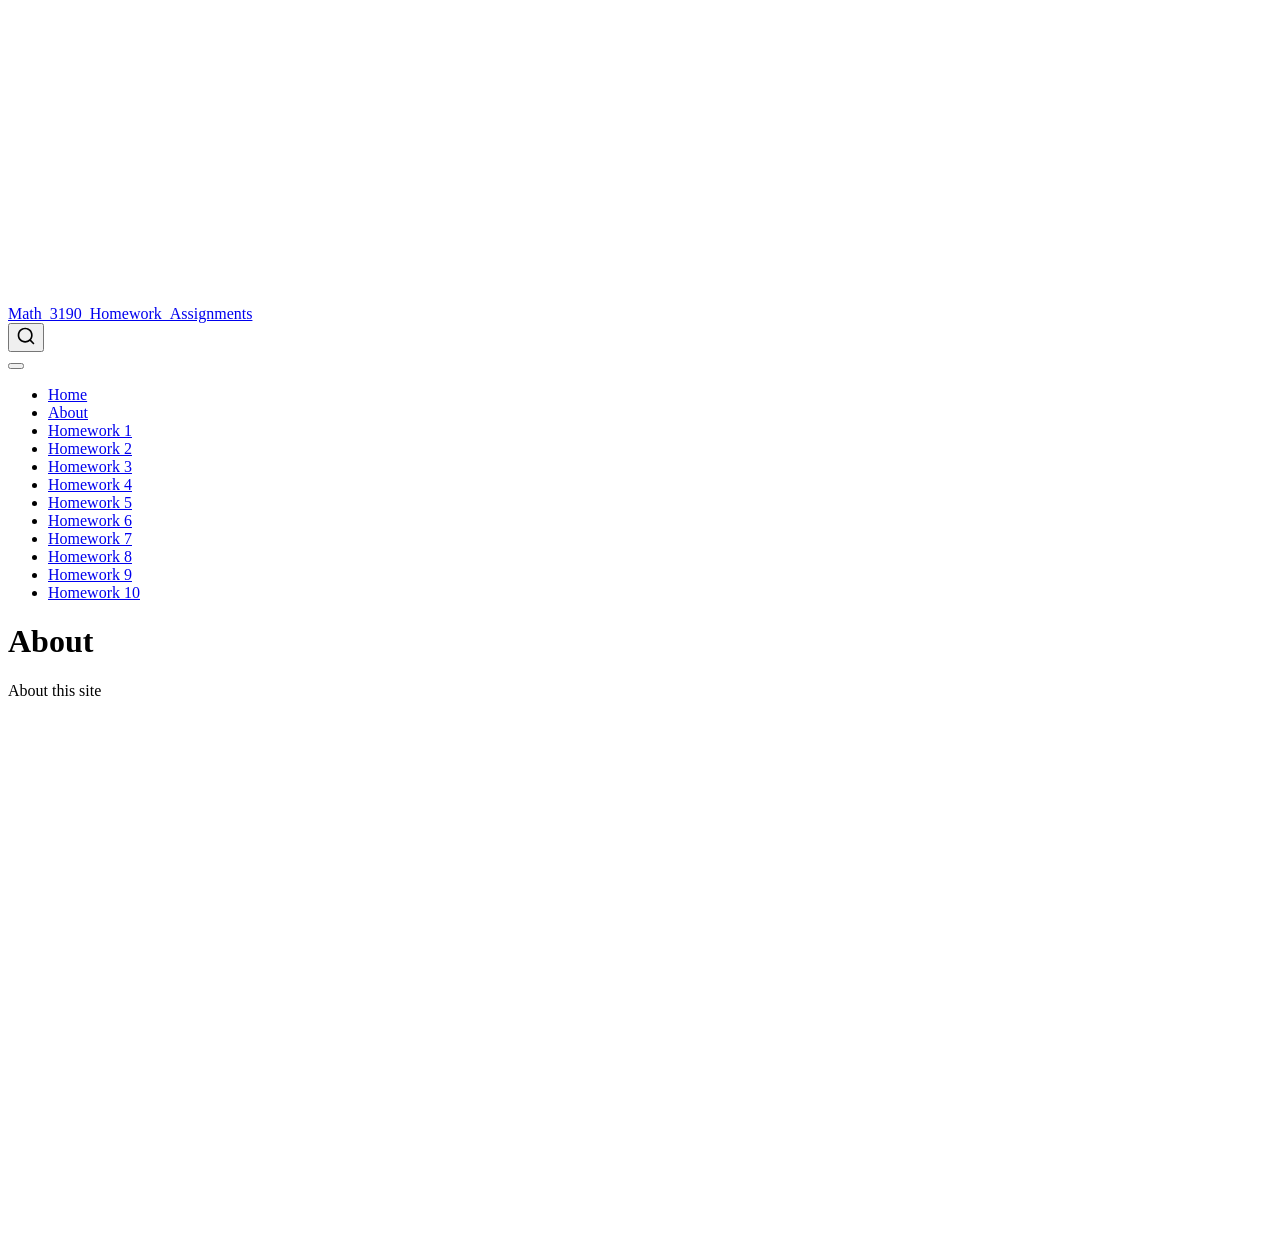
==== docs/about.html @ ed467b27 "Rendered Quarto Website Project" ====
<!DOCTYPE html>
<html xmlns="http://www.w3.org/1999/xhtml" lang="en" xml:lang="en"><head>

<meta charset="utf-8">
<meta name="generator" content="quarto-1.8.27">

<meta name="viewport" content="width=device-width, initial-scale=1.0, user-scalable=yes">


<title>About – Math_3190_Homework_Assignments</title>
<style>
code{white-space: pre-wrap;}
span.smallcaps{font-variant: small-caps;}
div.columns{display: flex; gap: min(4vw, 1.5em);}
div.column{flex: auto; overflow-x: auto;}
div.hanging-indent{margin-left: 1.5em; text-indent: -1.5em;}
ul.task-list{list-style: none;}
ul.task-list li input[type="checkbox"] {
  width: 0.8em;
  margin: 0 0.8em 0.2em -1em; /* quarto-specific, see https://github.com/quarto-dev/quarto-cli/issues/4556 */ 
  vertical-align: middle;
}
</style>


<script src="site_libs/quarto-nav/quarto-nav.js"></script>
<script src="site_libs/quarto-nav/headroom.min.js"></script>
<script src="site_libs/clipboard/clipboard.min.js"></script>
<script src="site_libs/quarto-search/autocomplete.umd.js"></script>
<script src="site_libs/quarto-search/fuse.min.js"></script>
<script src="site_libs/quarto-search/quarto-search.js"></script>
<meta name="quarto:offset" content="./">
<script src="site_libs/quarto-html/quarto.js" type="module"></script>
<script src="site_libs/quarto-html/tabsets/tabsets.js" type="module"></script>
<script src="site_libs/quarto-html/axe/axe-check.js" type="module"></script>
<script src="site_libs/quarto-html/popper.min.js"></script>
<script src="site_libs/quarto-html/tippy.umd.min.js"></script>
<script src="site_libs/quarto-html/anchor.min.js"></script>
<link href="site_libs/quarto-html/tippy.css" rel="stylesheet">
<link href="site_libs/quarto-html/quarto-syntax-highlighting-ed96de9b727972fe78a7b5d16c58bf87.css" rel="stylesheet" id="quarto-text-highlighting-styles">
<script src="site_libs/bootstrap/bootstrap.min.js"></script>
<link href="site_libs/bootstrap/bootstrap-icons.css" rel="stylesheet">
<link href="site_libs/bootstrap/bootstrap-5b4ad623e5705c0698d39aec6f10cf02.min.css" rel="stylesheet" append-hash="true" id="quarto-bootstrap" data-mode="light">
<script id="quarto-search-options" type="application/json">{
  "location": "navbar",
  "copy-button": false,
  "collapse-after": 3,
  "panel-placement": "end",
  "type": "overlay",
  "limit": 50,
  "keyboard-shortcut": [
    "f",
    "/",
    "s"
  ],
  "show-item-context": false,
  "language": {
    "search-no-results-text": "No results",
    "search-matching-documents-text": "matching documents",
    "search-copy-link-title": "Copy link to search",
    "search-hide-matches-text": "Hide additional matches",
    "search-more-match-text": "more match in this document",
    "search-more-matches-text": "more matches in this document",
    "search-clear-button-title": "Clear",
    "search-text-placeholder": "",
    "search-detached-cancel-button-title": "Cancel",
    "search-submit-button-title": "Submit",
    "search-label": "Search"
  }
}</script>


<link rel="stylesheet" href="styles.css">
</head>

<body class="nav-fixed quarto-light">

<div id="quarto-search-results"></div>
  <header id="quarto-header" class="headroom fixed-top">
    <nav class="navbar navbar-expand-lg " data-bs-theme="dark">
      <div class="navbar-container container-fluid">
      <div class="navbar-brand-container mx-auto">
    <a class="navbar-brand" href="./index.html">
    <span class="navbar-title">Math_3190_Homework_Assignments</span>
    </a>
  </div>
            <div id="quarto-search" class="" title="Search"></div>
          <button class="navbar-toggler" type="button" data-bs-toggle="collapse" data-bs-target="#navbarCollapse" aria-controls="navbarCollapse" role="menu" aria-expanded="false" aria-label="Toggle navigation" onclick="if (window.quartoToggleHeadroom) { window.quartoToggleHeadroom(); }">
  <span class="navbar-toggler-icon"></span>
</button>
          <div class="collapse navbar-collapse" id="navbarCollapse">
            <ul class="navbar-nav navbar-nav-scroll me-auto">
  <li class="nav-item">
    <a class="nav-link" href="./index.html"> 
<span class="menu-text">Home</span></a>
  </li>  
  <li class="nav-item">
    <a class="nav-link active" href="./about.html" aria-current="page"> 
<span class="menu-text">About</span></a>
  </li>  
  <li class="nav-item">
    <a class="nav-link" href="./Homework/Homework_1.html"> 
<span class="menu-text">Homework 1</span></a>
  </li>  
  <li class="nav-item">
    <a class="nav-link" href="./Homework/Homework_2.html"> 
<span class="menu-text">Homework 2</span></a>
  </li>  
  <li class="nav-item">
    <a class="nav-link" href="./Homework/Homework_3.html"> 
<span class="menu-text">Homework 3</span></a>
  </li>  
  <li class="nav-item">
    <a class="nav-link" href="./Homework/Homework_4.html"> 
<span class="menu-text">Homework 4</span></a>
  </li>  
  <li class="nav-item">
    <a class="nav-link" href="./Homework/Homework_5.html"> 
<span class="menu-text">Homework 5</span></a>
  </li>  
  <li class="nav-item">
    <a class="nav-link" href="./Homework/Homework_6.html"> 
<span class="menu-text">Homework 6</span></a>
  </li>  
  <li class="nav-item">
    <a class="nav-link" href="./Homework/Homework_7.html"> 
<span class="menu-text">Homework 7</span></a>
  </li>  
  <li class="nav-item">
    <a class="nav-link" href="./Homework/Homework_8.html"> 
<span class="menu-text">Homework 8</span></a>
  </li>  
  <li class="nav-item">
    <a class="nav-link" href="./Homework/Homework_9.html"> 
<span class="menu-text">Homework 9</span></a>
  </li>  
  <li class="nav-item">
    <a class="nav-link" href="./Homework/Homework_10.html"> 
<span class="menu-text">Homework 10</span></a>
  </li>  
</ul>
          </div> <!-- /navcollapse -->
            <div class="quarto-navbar-tools">
</div>
      </div> <!-- /container-fluid -->
    </nav>
</header>
<!-- content -->
<div id="quarto-content" class="quarto-container page-columns page-rows-contents page-layout-article page-navbar">
<!-- sidebar -->
<!-- margin-sidebar -->
    <div id="quarto-margin-sidebar" class="sidebar margin-sidebar zindex-bottom">
        
    </div>
<!-- main -->
<main class="content" id="quarto-document-content">

<header id="title-block-header" class="quarto-title-block default">
<div class="quarto-title">
<h1 class="title">About</h1>
</div>



<div class="quarto-title-meta">

    
  
    
  </div>
  


</header>


<p>About this site</p>



</main> <!-- /main -->
<script id="quarto-html-after-body" type="application/javascript">
  window.document.addEventListener("DOMContentLoaded", function (event) {
    const icon = "";
    const anchorJS = new window.AnchorJS();
    anchorJS.options = {
      placement: 'right',
      icon: icon
    };
    anchorJS.add('.anchored');
    const isCodeAnnotation = (el) => {
      for (const clz of el.classList) {
        if (clz.startsWith('code-annotation-')) {                     
          return true;
        }
      }
      return false;
    }
    const onCopySuccess = function(e) {
      // button target
      const button = e.trigger;
      // don't keep focus
      button.blur();
      // flash "checked"
      button.classList.add('code-copy-button-checked');
      var currentTitle = button.getAttribute("title");
      button.setAttribute("title", "Copied!");
      let tooltip;
      if (window.bootstrap) {
        button.setAttribute("data-bs-toggle", "tooltip");
        button.setAttribute("data-bs-placement", "left");
        button.setAttribute("data-bs-title", "Copied!");
        tooltip = new bootstrap.Tooltip(button, 
          { trigger: "manual", 
            customClass: "code-copy-button-tooltip",
            offset: [0, -8]});
        tooltip.show();    
      }
      setTimeout(function() {
        if (tooltip) {
          tooltip.hide();
          button.removeAttribute("data-bs-title");
          button.removeAttribute("data-bs-toggle");
          button.removeAttribute("data-bs-placement");
        }
        button.setAttribute("title", currentTitle);
        button.classList.remove('code-copy-button-checked');
      }, 1000);
      // clear code selection
      e.clearSelection();
    }
    const getTextToCopy = function(trigger) {
      const outerScaffold = trigger.parentElement.cloneNode(true);
      const codeEl = outerScaffold.querySelector('code');
      for (const childEl of codeEl.children) {
        if (isCodeAnnotation(childEl)) {
          childEl.remove();
        }
      }
      return codeEl.innerText;
    }
    const clipboard = new window.ClipboardJS('.code-copy-button:not([data-in-quarto-modal])', {
      text: getTextToCopy
    });
    clipboard.on('success', onCopySuccess);
    if (window.document.getElementById('quarto-embedded-source-code-modal')) {
      const clipboardModal = new window.ClipboardJS('.code-copy-button[data-in-quarto-modal]', {
        text: getTextToCopy,
        container: window.document.getElementById('quarto-embedded-source-code-modal')
      });
      clipboardModal.on('success', onCopySuccess);
    }
      var localhostRegex = new RegExp(/^(?:http|https):\/\/localhost\:?[0-9]*\//);
      var mailtoRegex = new RegExp(/^mailto:/);
        var filterRegex = new RegExp('/' + window.location.host + '/');
      var isInternal = (href) => {
          return filterRegex.test(href) || localhostRegex.test(href) || mailtoRegex.test(href);
      }
      // Inspect non-navigation links and adorn them if external
     var links = window.document.querySelectorAll('a[href]:not(.nav-link):not(.navbar-brand):not(.toc-action):not(.sidebar-link):not(.sidebar-item-toggle):not(.pagination-link):not(.no-external):not([aria-hidden]):not(.dropdown-item):not(.quarto-navigation-tool):not(.about-link)');
      for (var i=0; i<links.length; i++) {
        const link = links[i];
        if (!isInternal(link.href)) {
          // undo the damage that might have been done by quarto-nav.js in the case of
          // links that we want to consider external
          if (link.dataset.originalHref !== undefined) {
            link.href = link.dataset.originalHref;
          }
        }
      }
    function tippyHover(el, contentFn, onTriggerFn, onUntriggerFn) {
      const config = {
        allowHTML: true,
        maxWidth: 500,
        delay: 100,
        arrow: false,
        appendTo: function(el) {
            return el.parentElement;
        },
        interactive: true,
        interactiveBorder: 10,
        theme: 'quarto',
        placement: 'bottom-start',
      };
      if (contentFn) {
        config.content = contentFn;
      }
      if (onTriggerFn) {
        config.onTrigger = onTriggerFn;
      }
      if (onUntriggerFn) {
        config.onUntrigger = onUntriggerFn;
      }
      window.tippy(el, config); 
    }
    const noterefs = window.document.querySelectorAll('a[role="doc-noteref"]');
    for (var i=0; i<noterefs.length; i++) {
      const ref = noterefs[i];
      tippyHover(ref, function() {
        // use id or data attribute instead here
        let href = ref.getAttribute('data-footnote-href') || ref.getAttribute('href');
        try { href = new URL(href).hash; } catch {}
        const id = href.replace(/^#\/?/, "");
        const note = window.document.getElementById(id);
        if (note) {
          return note.innerHTML;
        } else {
          return "";
        }
      });
    }
    const xrefs = window.document.querySelectorAll('a.quarto-xref');
    const processXRef = (id, note) => {
      // Strip column container classes
      const stripColumnClz = (el) => {
        el.classList.remove("page-full", "page-columns");
        if (el.children) {
          for (const child of el.children) {
            stripColumnClz(child);
          }
        }
      }
      stripColumnClz(note)
      if (id === null || id.startsWith('sec-')) {
        // Special case sections, only their first couple elements
        const container = document.createElement("div");
        if (note.children && note.children.length > 2) {
          container.appendChild(note.children[0].cloneNode(true));
          for (let i = 1; i < note.children.length; i++) {
            const child = note.children[i];
            if (child.tagName === "P" && child.innerText === "") {
              continue;
            } else {
              container.appendChild(child.cloneNode(true));
              break;
            }
          }
          if (window.Quarto?.typesetMath) {
            window.Quarto.typesetMath(container);
          }
          return container.innerHTML
        } else {
          if (window.Quarto?.typesetMath) {
            window.Quarto.typesetMath(note);
          }
          return note.innerHTML;
        }
      } else {
        // Remove any anchor links if they are present
        const anchorLink = note.querySelector('a.anchorjs-link');
        if (anchorLink) {
          anchorLink.remove();
        }
        if (window.Quarto?.typesetMath) {
          window.Quarto.typesetMath(note);
        }
        if (note.classList.contains("callout")) {
          return note.outerHTML;
        } else {
          return note.innerHTML;
        }
      }
    }
    for (var i=0; i<xrefs.length; i++) {
      const xref = xrefs[i];
      tippyHover(xref, undefined, function(instance) {
        instance.disable();
        let url = xref.getAttribute('href');
        let hash = undefined; 
        if (url.startsWith('#')) {
          hash = url;
        } else {
          try { hash = new URL(url).hash; } catch {}
        }
        if (hash) {
          const id = hash.replace(/^#\/?/, "");
          const note = window.document.getElementById(id);
          if (note !== null) {
            try {
              const html = processXRef(id, note.cloneNode(true));
              instance.setContent(html);
            } finally {
              instance.enable();
              instance.show();
            }
          } else {
            // See if we can fetch this
            fetch(url.split('#')[0])
            .then(res => res.text())
            .then(html => {
              const parser = new DOMParser();
              const htmlDoc = parser.parseFromString(html, "text/html");
              const note = htmlDoc.getElementById(id);
              if (note !== null) {
                const html = processXRef(id, note);
                instance.setContent(html);
              } 
            }).finally(() => {
              instance.enable();
              instance.show();
            });
          }
        } else {
          // See if we can fetch a full url (with no hash to target)
          // This is a special case and we should probably do some content thinning / targeting
          fetch(url)
          .then(res => res.text())
          .then(html => {
            const parser = new DOMParser();
            const htmlDoc = parser.parseFromString(html, "text/html");
            const note = htmlDoc.querySelector('main.content');
            if (note !== null) {
              // This should only happen for chapter cross references
              // (since there is no id in the URL)
              // remove the first header
              if (note.children.length > 0 && note.children[0].tagName === "HEADER") {
                note.children[0].remove();
              }
              const html = processXRef(null, note);
              instance.setContent(html);
            } 
          }).finally(() => {
            instance.enable();
            instance.show();
          });
        }
      }, function(instance) {
      });
    }
        let selectedAnnoteEl;
        const selectorForAnnotation = ( cell, annotation) => {
          let cellAttr = 'data-code-cell="' + cell + '"';
          let lineAttr = 'data-code-annotation="' +  annotation + '"';
          const selector = 'span[' + cellAttr + '][' + lineAttr + ']';
          return selector;
        }
        const selectCodeLines = (annoteEl) => {
          const doc = window.document;
          const targetCell = annoteEl.getAttribute("data-target-cell");
          const targetAnnotation = annoteEl.getAttribute("data-target-annotation");
          const annoteSpan = window.document.querySelector(selectorForAnnotation(targetCell, targetAnnotation));
          const lines = annoteSpan.getAttribute("data-code-lines").split(",");
          const lineIds = lines.map((line) => {
            return targetCell + "-" + line;
          })
          let top = null;
          let height = null;
          let parent = null;
          if (lineIds.length > 0) {
              //compute the position of the single el (top and bottom and make a div)
              const el = window.document.getElementById(lineIds[0]);
              top = el.offsetTop;
              height = el.offsetHeight;
              parent = el.parentElement.parentElement;
            if (lineIds.length > 1) {
              const lastEl = window.document.getElementById(lineIds[lineIds.length - 1]);
              const bottom = lastEl.offsetTop + lastEl.offsetHeight;
              height = bottom - top;
            }
            if (top !== null && height !== null && parent !== null) {
              // cook up a div (if necessary) and position it 
              let div = window.document.getElementById("code-annotation-line-highlight");
              if (div === null) {
                div = window.document.createElement("div");
                div.setAttribute("id", "code-annotation-line-highlight");
                div.style.position = 'absolute';
                parent.appendChild(div);
              }
              div.style.top = top - 2 + "px";
              div.style.height = height + 4 + "px";
              div.style.left = 0;
              let gutterDiv = window.document.getElementById("code-annotation-line-highlight-gutter");
              if (gutterDiv === null) {
                gutterDiv = window.document.createElement("div");
                gutterDiv.setAttribute("id", "code-annotation-line-highlight-gutter");
                gutterDiv.style.position = 'absolute';
                const codeCell = window.document.getElementById(targetCell);
                const gutter = codeCell.querySelector('.code-annotation-gutter');
                gutter.appendChild(gutterDiv);
              }
              gutterDiv.style.top = top - 2 + "px";
              gutterDiv.style.height = height + 4 + "px";
            }
            selectedAnnoteEl = annoteEl;
          }
        };
        const unselectCodeLines = () => {
          const elementsIds = ["code-annotation-line-highlight", "code-annotation-line-highlight-gutter"];
          elementsIds.forEach((elId) => {
            const div = window.document.getElementById(elId);
            if (div) {
              div.remove();
            }
          });
          selectedAnnoteEl = undefined;
        };
          // Handle positioning of the toggle
      window.addEventListener(
        "resize",
        throttle(() => {
          elRect = undefined;
          if (selectedAnnoteEl) {
            selectCodeLines(selectedAnnoteEl);
          }
        }, 10)
      );
      function throttle(fn, ms) {
      let throttle = false;
      let timer;
        return (...args) => {
          if(!throttle) { // first call gets through
              fn.apply(this, args);
              throttle = true;
          } else { // all the others get throttled
              if(timer) clearTimeout(timer); // cancel #2
              timer = setTimeout(() => {
                fn.apply(this, args);
                timer = throttle = false;
              }, ms);
          }
        };
      }
        // Attach click handler to the DT
        const annoteDls = window.document.querySelectorAll('dt[data-target-cell]');
        for (const annoteDlNode of annoteDls) {
          annoteDlNode.addEventListener('click', (event) => {
            const clickedEl = event.target;
            if (clickedEl !== selectedAnnoteEl) {
              unselectCodeLines();
              const activeEl = window.document.querySelector('dt[data-target-cell].code-annotation-active');
              if (activeEl) {
                activeEl.classList.remove('code-annotation-active');
              }
              selectCodeLines(clickedEl);
              clickedEl.classList.add('code-annotation-active');
            } else {
              // Unselect the line
              unselectCodeLines();
              clickedEl.classList.remove('code-annotation-active');
            }
          });
        }
    const findCites = (el) => {
      const parentEl = el.parentElement;
      if (parentEl) {
        const cites = parentEl.dataset.cites;
        if (cites) {
          return {
            el,
            cites: cites.split(' ')
          };
        } else {
          return findCites(el.parentElement)
        }
      } else {
        return undefined;
      }
    };
    var bibliorefs = window.document.querySelectorAll('a[role="doc-biblioref"]');
    for (var i=0; i<bibliorefs.length; i++) {
      const ref = bibliorefs[i];
      const citeInfo = findCites(ref);
      if (citeInfo) {
        tippyHover(citeInfo.el, function() {
          var popup = window.document.createElement('div');
          citeInfo.cites.forEach(function(cite) {
            var citeDiv = window.document.createElement('div');
            citeDiv.classList.add('hanging-indent');
            citeDiv.classList.add('csl-entry');
            var biblioDiv = window.document.getElementById('ref-' + cite);
            if (biblioDiv) {
              citeDiv.innerHTML = biblioDiv.innerHTML;
            }
            popup.appendChild(citeDiv);
          });
          return popup.innerHTML;
        });
      }
    }
  });
  </script>
</div> <!-- /content -->




</body></html>
---- docs/site_libs/quarto-html/tippy.css ----
.tippy-box[data-animation=fade][data-state=hidden]{opacity:0}[data-tippy-root]{max-width:calc(100vw - 10px)}.tippy-box{position:relative;background-color:#333;color:#fff;border-radius:4px;font-size:14px;line-height:1.4;white-space:normal;outline:0;transition-property:transform,visibility,opacity}.tippy-box[data-placement^=top]>.tippy-arrow{bottom:0}.tippy-box[data-placement^=top]>.tippy-arrow:before{bottom:-7px;left:0;border-width:8px 8px 0;border-top-color:initial;transform-origin:center top}.tippy-box[data-placement^=bottom]>.tippy-arrow{top:0}.tippy-box[data-placement^=bottom]>.tippy-arrow:before{top:-7px;left:0;border-width:0 8px 8px;border-bottom-color:initial;transform-origin:center bottom}.tippy-box[data-placement^=left]>.tippy-arrow{right:0}.tippy-box[data-placement^=left]>.tippy-arrow:before{border-width:8px 0 8px 8px;border-left-color:initial;right:-7px;transform-origin:center left}.tippy-box[data-placement^=right]>.tippy-arrow{left:0}.tippy-box[data-placement^=right]>.tippy-arrow:before{left:-7px;border-width:8px 8px 8px 0;border-right-color:initial;transform-origin:center right}.tippy-box[data-inertia][data-state=visible]{transition-timing-function:cubic-bezier(.54,1.5,.38,1.11)}.tippy-arrow{width:16px;height:16px;color:#333}.tippy-arrow:before{content:"";position:absolute;border-color:transparent;border-style:solid}.tippy-content{position:relative;padding:5px 9px;z-index:1}
---- docs/site_libs/quarto-html/quarto-syntax-highlighting-ed96de9b727972fe78a7b5d16c58bf87.css ----
/* quarto syntax highlight colors */
:root {
  --quarto-hl-ot-color: #003B4F;
  --quarto-hl-at-color: #657422;
  --quarto-hl-ss-color: #20794D;
  --quarto-hl-an-color: #5E5E5E;
  --quarto-hl-fu-color: #4758AB;
  --quarto-hl-st-color: #20794D;
  --quarto-hl-cf-color: #003B4F;
  --quarto-hl-op-color: #5E5E5E;
  --quarto-hl-er-color: #AD0000;
  --quarto-hl-bn-color: #AD0000;
  --quarto-hl-al-color: #AD0000;
  --quarto-hl-va-color: #111111;
  --quarto-hl-bu-color: inherit;
  --quarto-hl-ex-color: inherit;
  --quarto-hl-pp-color: #AD0000;
  --quarto-hl-in-color: #5E5E5E;
  --quarto-hl-vs-color: #20794D;
  --quarto-hl-wa-color: #5E5E5E;
  --quarto-hl-do-color: #5E5E5E;
  --quarto-hl-im-color: #00769E;
  --quarto-hl-ch-color: #20794D;
  --quarto-hl-dt-color: #AD0000;
  --quarto-hl-fl-color: #AD0000;
  --quarto-hl-co-color: #5E5E5E;
  --quarto-hl-cv-color: #5E5E5E;
  --quarto-hl-cn-color: #8f5902;
  --quarto-hl-sc-color: #5E5E5E;
  --quarto-hl-dv-color: #AD0000;
  --quarto-hl-kw-color: #003B4F;
}

/* other quarto variables */
:root {
  --quarto-font-monospace: SFMono-Regular, Menlo, Monaco, Consolas, "Liberation Mono", "Courier New", monospace;
}

/* syntax highlight based on Pandoc's rules */
pre > code.sourceCode > span {
  color: #003B4F;
}

code.sourceCode > span {
  color: #003B4F;
}

div.sourceCode,
div.sourceCode pre.sourceCode {
  color: #003B4F;
}

/* Normal */
code span {
  color: #003B4F;
}

/* Alert */
code span.al {
  color: #AD0000;
  font-style: inherit;
}

/* Annotation */
code span.an {
  color: #5E5E5E;
  font-style: inherit;
}

/* Attribute */
code span.at {
  color: #657422;
  font-style: inherit;
}

/* BaseN */
code span.bn {
  color: #AD0000;
  font-style: inherit;
}

/* BuiltIn */
code span.bu {
  font-style: inherit;
}

/* ControlFlow */
code span.cf {
  color: #003B4F;
  font-weight: bold;
  font-style: inherit;
}

/* Char */
code span.ch {
  color: #20794D;
  font-style: inherit;
}

/* Constant */
code span.cn {
  color: #8f5902;
  font-style: inherit;
}

/* Comment */
code span.co {
  color: #5E5E5E;
  font-style: inherit;
}

/* CommentVar */
code span.cv {
  color: #5E5E5E;
  font-style: italic;
}

/* Documentation */
code span.do {
  color: #5E5E5E;
  font-style: italic;
}

/* DataType */
code span.dt {
  color: #AD0000;
  font-style: inherit;
}

/* DecVal */
code span.dv {
  color: #AD0000;
  font-style: inherit;
}

/* Error */
code span.er {
  color: #AD0000;
  font-style: inherit;
}

/* Extension */
code span.ex {
  font-style: inherit;
}

/* Float */
code span.fl {
  color: #AD0000;
  font-style: inherit;
}

/* Function */
code span.fu {
  color: #4758AB;
  font-style: inherit;
}

/* Import */
code span.im {
  color: #00769E;
  font-style: inherit;
}

/* Information */
code span.in {
  color: #5E5E5E;
  font-style: inherit;
}

/* Keyword */
code span.kw {
  color: #003B4F;
  font-weight: bold;
  font-style: inherit;
}

/* Operator */
code span.op {
  color: #5E5E5E;
  font-style: inherit;
}

/* Other */
code span.ot {
  color: #003B4F;
  font-style: inherit;
}

/* Preprocessor */
code span.pp {
  color: #AD0000;
  font-style: inherit;
}

/* SpecialChar */
code span.sc {
  color: #5E5E5E;
  font-style: inherit;
}

/* SpecialString */
code span.ss {
  color: #20794D;
  font-style: inherit;
}

/* String */
code span.st {
  color: #20794D;
  font-style: inherit;
}

/* Variable */
code span.va {
  color: #111111;
  font-style: inherit;
}

/* VerbatimString */
code span.vs {
  color: #20794D;
  font-style: inherit;
}

/* Warning */
code span.wa {
  color: #5E5E5E;
  font-style: italic;
}

.prevent-inlining {
  content: "</";
}

/*# sourceMappingURL=0920dd6d7437995b8cdf7429764427b1.css.map */
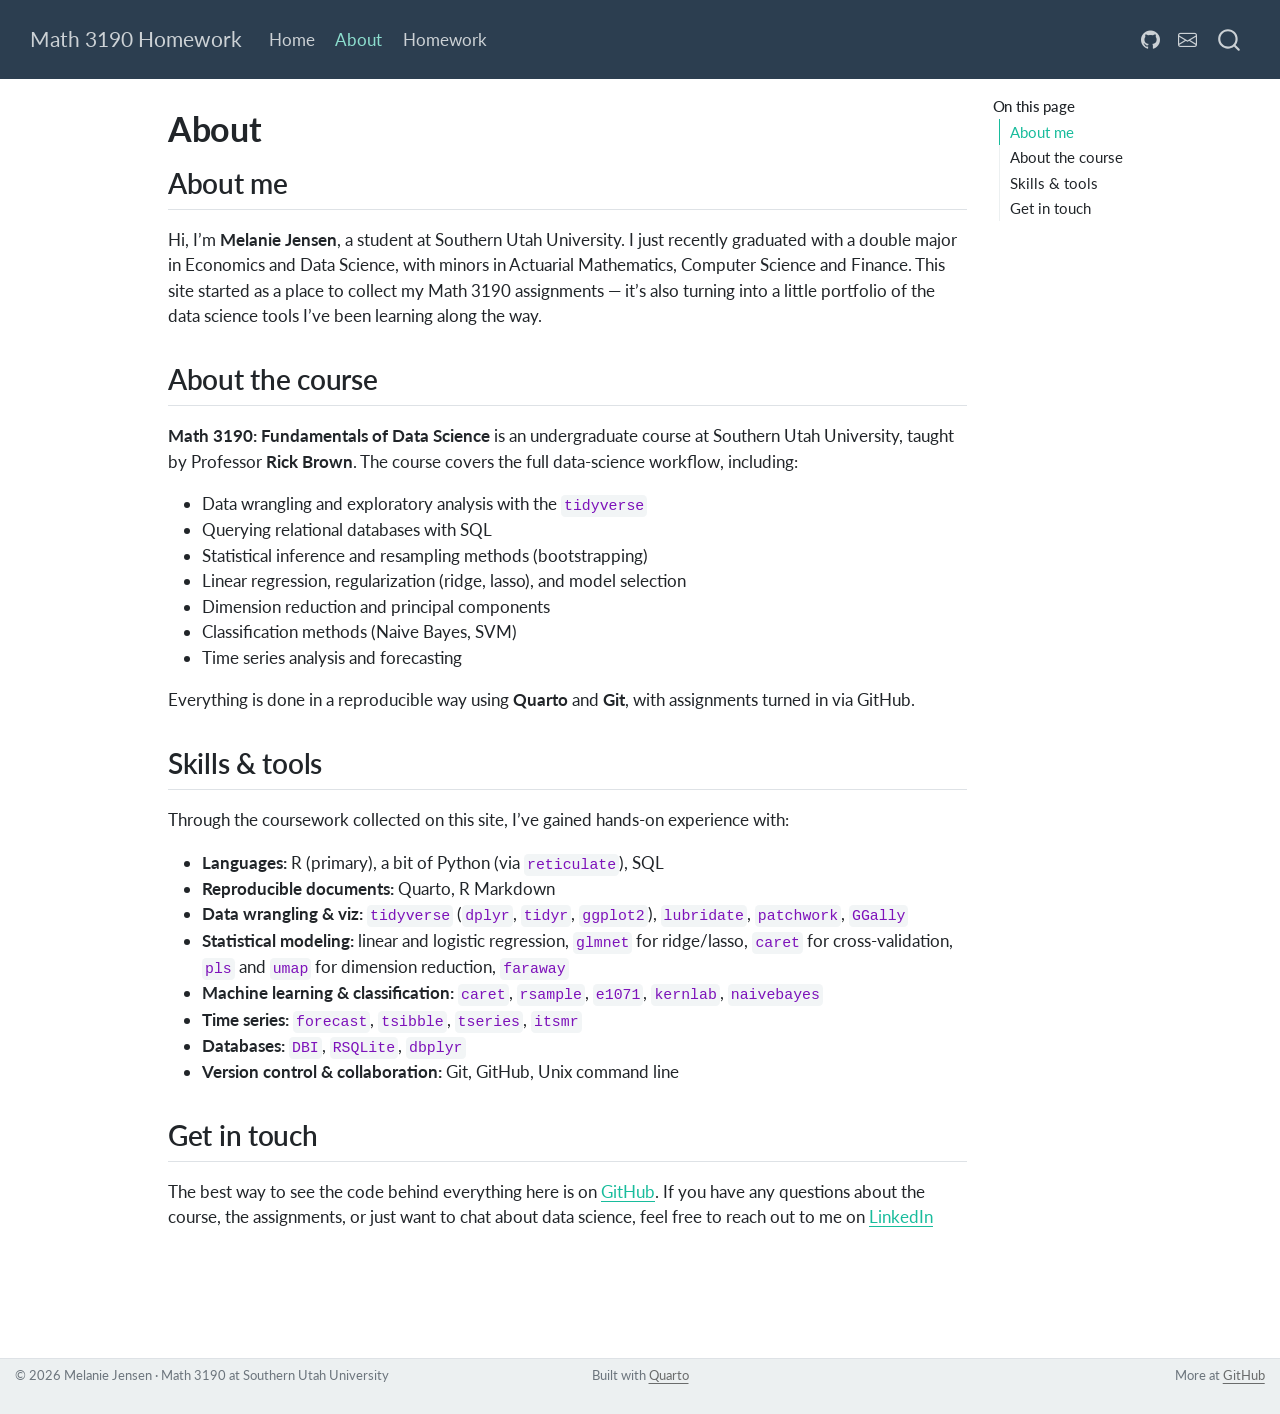
==== commit 6ce9aa33: "Render site with updated homework descriptions" ====
--- a/docs/about.html
+++ b/docs/about.html
@@ -7,7 +7,7 @@
 <meta name="viewport" content="width=device-width, initial-scale=1.0, user-scalable=yes">
 
 
-<title>About – Math_3190_Homework_Assignments</title>
+<title>About – Math 3190 Homework</title>
 <style>
 code{white-space: pre-wrap;}
 span.smallcaps{font-variant: small-caps;}
@@ -40,7 +40,7 @@
 <link href="site_libs/quarto-html/quarto-syntax-highlighting-ed96de9b727972fe78a7b5d16c58bf87.css" rel="stylesheet" id="quarto-text-highlighting-styles">
 <script src="site_libs/bootstrap/bootstrap.min.js"></script>
 <link href="site_libs/bootstrap/bootstrap-icons.css" rel="stylesheet">
-<link href="site_libs/bootstrap/bootstrap-5b4ad623e5705c0698d39aec6f10cf02.min.css" rel="stylesheet" append-hash="true" id="quarto-bootstrap" data-mode="light">
+<link href="site_libs/bootstrap/bootstrap-8c3a547e10a8c3de9f014f5e0407a995.min.css" rel="stylesheet" append-hash="true" id="quarto-bootstrap" data-mode="light">
 <script id="quarto-search-options" type="application/json">{
   "location": "navbar",
   "copy-button": false,
@@ -81,7 +81,7 @@
       <div class="navbar-container container-fluid">
       <div class="navbar-brand-container mx-auto">
     <a class="navbar-brand" href="./index.html">
-    <span class="navbar-title">Math_3190_Homework_Assignments</span>
+    <span class="navbar-title">Math 3190 Homework</span>
     </a>
   </div>
             <div id="quarto-search" class="" title="Search"></div>
@@ -99,44 +99,20 @@
 <span class="menu-text">About</span></a>
   </li>  
   <li class="nav-item">
-    <a class="nav-link" href="./Homework/Homework_1.html"> 
-<span class="menu-text">Homework 1</span></a>
+    <a class="nav-link" href="./Homework/index.html"> 
+<span class="menu-text">Homework</span></a>
   </li>  
-  <li class="nav-item">
-    <a class="nav-link" href="./Homework/Homework_2.html"> 
-<span class="menu-text">Homework 2</span></a>
+</ul>
+            <ul class="navbar-nav navbar-nav-scroll ms-auto">
+  <li class="nav-item compact">
+    <a class="nav-link" href="https://github.com/mjens328/Math_3190_Homework_Assignments"> <i class="bi bi-github" role="img" aria-label="GitHub">
+</i> 
+<span class="menu-text"></span></a>
   </li>  
-  <li class="nav-item">
-    <a class="nav-link" href="./Homework/Homework_3.html"> 
-<span class="menu-text">Homework 3</span></a>
-  </li>  
-  <li class="nav-item">
-    <a class="nav-link" href="./Homework/Homework_4.html"> 
-<span class="menu-text">Homework 4</span></a>
-  </li>  
-  <li class="nav-item">
-    <a class="nav-link" href="./Homework/Homework_5.html"> 
-<span class="menu-text">Homework 5</span></a>
-  </li>  
-  <li class="nav-item">
-    <a class="nav-link" href="./Homework/Homework_6.html"> 
-<span class="menu-text">Homework 6</span></a>
-  </li>  
-  <li class="nav-item">
-    <a class="nav-link" href="./Homework/Homework_7.html"> 
-<span class="menu-text">Homework 7</span></a>
-  </li>  
-  <li class="nav-item">
-    <a class="nav-link" href="./Homework/Homework_8.html"> 
-<span class="menu-text">Homework 8</span></a>
-  </li>  
-  <li class="nav-item">
-    <a class="nav-link" href="./Homework/Homework_9.html"> 
-<span class="menu-text">Homework 9</span></a>
-  </li>  
-  <li class="nav-item">
-    <a class="nav-link" href="./Homework/Homework_10.html"> 
-<span class="menu-text">Homework 10</span></a>
+  <li class="nav-item compact">
+    <a class="nav-link" href="mailto:meljensen328@gmail.com"> <i class="bi bi-envelope" role="img" aria-label="Email">
+</i> 
+<span class="menu-text"></span></a>
   </li>  
 </ul>
           </div> <!-- /navcollapse -->
@@ -149,8 +125,17 @@
 <div id="quarto-content" class="quarto-container page-columns page-rows-contents page-layout-article page-navbar">
 <!-- sidebar -->
 <!-- margin-sidebar -->
-    <div id="quarto-margin-sidebar" class="sidebar margin-sidebar zindex-bottom">
-        
+    <div id="quarto-margin-sidebar" class="sidebar margin-sidebar">
+        <nav id="TOC" role="doc-toc" class="toc-active">
+    <h2 id="toc-title">On this page</h2>
+   
+  <ul>
+  <li><a href="#about-me" id="toc-about-me" class="nav-link active" data-scroll-target="#about-me">About me</a></li>
+  <li><a href="#about-the-course" id="toc-about-the-course" class="nav-link" data-scroll-target="#about-the-course">About the course</a></li>
+  <li><a href="#skills-tools" id="toc-skills-tools" class="nav-link" data-scroll-target="#skills-tools">Skills &amp; tools</a></li>
+  <li><a href="#get-in-touch" id="toc-get-in-touch" class="nav-link" data-scroll-target="#get-in-touch">Get in touch</a></li>
+  </ul>
+</nav>
     </div>
 <!-- main -->
 <main class="content" id="quarto-document-content">
@@ -174,9 +159,44 @@
 </header>
 
 
-<p>About this site</p>
-
-
+<section id="about-me" class="level2">
+<h2 class="anchored" data-anchor-id="about-me">About me</h2>
+<p>Hi, I’m <strong>Melanie Jensen</strong>, a student at Southern Utah University. I just recently graduated with a double major in Economics and Data Science, with minors in Actuarial Mathematics, Computer Science and Finance. This site started as a place to collect my Math 3190 assignments — it’s also turning into a little portfolio of the data science tools I’ve been learning along the way.</p>
+</section>
+<section id="about-the-course" class="level2">
+<h2 class="anchored" data-anchor-id="about-the-course">About the course</h2>
+<p><strong>Math 3190: Fundamentals of Data Science</strong> is an undergraduate course at Southern Utah University, taught by Professor <strong>Rick Brown</strong>. The course covers the full data-science workflow, including:</p>
+<ul>
+<li>Data wrangling and exploratory analysis with the <code>tidyverse</code></li>
+<li>Querying relational databases with SQL</li>
+<li>Statistical inference and resampling methods (bootstrapping)</li>
+<li>Linear regression, regularization (ridge, lasso), and model selection</li>
+<li>Dimension reduction and principal components</li>
+<li>Classification methods (Naive Bayes, SVM)</li>
+<li>Time series analysis and forecasting</li>
+</ul>
+<p>Everything is done in a reproducible way using <strong>Quarto</strong> and <strong>Git</strong>, with assignments turned in via GitHub.</p>
+</section>
+<section id="skills-tools" class="level2">
+<h2 class="anchored" data-anchor-id="skills-tools">Skills &amp; tools</h2>
+<p>Through the coursework collected on this site, I’ve gained hands-on experience with:</p>
+<ul>
+<li><strong>Languages:</strong> R (primary), a bit of Python (via <code>reticulate</code>), SQL</li>
+<li><strong>Reproducible documents:</strong> Quarto, R Markdown</li>
+<li><strong>Data wrangling &amp; viz:</strong> <code>tidyverse</code> (<code>dplyr</code>, <code>tidyr</code>, <code>ggplot2</code>), <code>lubridate</code>, <code>patchwork</code>, <code>GGally</code></li>
+<li><strong>Statistical modeling:</strong> linear and logistic regression, <code>glmnet</code> for ridge/lasso, <code>caret</code> for cross-validation, <code>pls</code> and <code>umap</code> for dimension reduction, <code>faraway</code></li>
+<li><strong>Machine learning &amp; classification:</strong> <code>caret</code>, <code>rsample</code>, <code>e1071</code>, <code>kernlab</code>, <code>naivebayes</code></li>
+<li><strong>Time series:</strong> <code>forecast</code>, <code>tsibble</code>, <code>tseries</code>, <code>itsmr</code></li>
+<li><strong>Databases:</strong> <code>DBI</code>, <code>RSQLite</code>, <code>dbplyr</code></li>
+<li><strong>Version control &amp; collaboration:</strong> Git, GitHub, Unix command line</li>
+</ul>
+</section>
+<section id="get-in-touch" class="level2">
+<h2 class="anchored" data-anchor-id="get-in-touch">Get in touch</h2>
+<p>The best way to see the code behind everything here is on <a href="https://github.com/mjens328/Math_3190_Homework_Assignments">GitHub</a>. If you have any questions about the course, the assignments, or just want to chat about data science, feel free to reach out to me on <a href="https://www.linkedin.com/in/melanie-jensen/">LinkedIn</a></p>
+
+
+</section>
 
 </main> <!-- /main -->
 <script id="quarto-html-after-body" type="application/javascript">
@@ -266,6 +286,11 @@
           if (link.dataset.originalHref !== undefined) {
             link.href = link.dataset.originalHref;
           }
+            // target, if specified
+            link.setAttribute("target", "_blank");
+            if (link.getAttribute("rel") === null) {
+              link.setAttribute("rel", "noopener");
+            }
         }
       }
     function tippyHover(el, contentFn, onTriggerFn, onUntriggerFn) {
@@ -580,6 +605,19 @@
   });
   </script>
 </div> <!-- /content -->
+<footer class="footer">
+  <div class="nav-footer">
+    <div class="nav-footer-left">
+<p>© 2026 Melanie Jensen · Math 3190 at Southern Utah University</p>
+</div>   
+    <div class="nav-footer-center">
+<p>Built with <a href="https://quarto.org/">Quarto</a></p>
+</div>
+    <div class="nav-footer-right">
+<p>More at <a href="https://github.com/mjens328/Math_3190_Homework_Assignments">GitHub</a></p>
+</div>
+  </div>
+</footer>
 
 
 
--- a/docs/styles.css
+++ b/docs/styles.css
@@ -0,0 +1,61 @@
+/* ===========================================================
+   Math 3190 Homework — small polish on top of the Flatly theme
+   =========================================================== */
+
+/* A little more breathing room in the main content area */
+main.content {
+  padding-top: 1rem;
+  padding-bottom: 2rem;
+}
+
+/* Slightly tighter, classier headings */
+h1, h2, h3, h4 {
+  letter-spacing: -0.01em;
+}
+
+h1.title {
+  font-weight: 700;
+  margin-bottom: 0.25rem;
+}
+
+.subtitle {
+  color: #6c757d;
+  font-size: 1.05rem;
+  margin-bottom: 1.5rem;
+}
+
+/* Homework landing-page cards */
+.grid .g-col-12 h3 {
+  margin-top: 0;
+  font-size: 1.1rem;
+  margin-bottom: 0.25rem;
+}
+
+.grid .g-col-12 {
+  border: 1px solid #e9ecef;
+  border-radius: 0.5rem;
+  padding: 1rem 1.25rem;
+  background-color: #ffffff;
+  transition: box-shadow 0.15s ease-in-out, transform 0.15s ease-in-out;
+}
+
+.grid .g-col-12:hover {
+  box-shadow: 0 4px 16px rgba(0, 0, 0, 0.08);
+  transform: translateY(-1px);
+}
+
+.grid .g-col-12 em {
+  color: #6c757d;
+  font-size: 0.9rem;
+}
+
+/* Footer: a touch more elegant */
+.page-footer, .nav-footer {
+  font-size: 0.9rem;
+  color: #6c757d;
+}
+
+/* Keep code blocks readable */
+pre.sourceCode {
+  border-radius: 0.4rem;
+}
